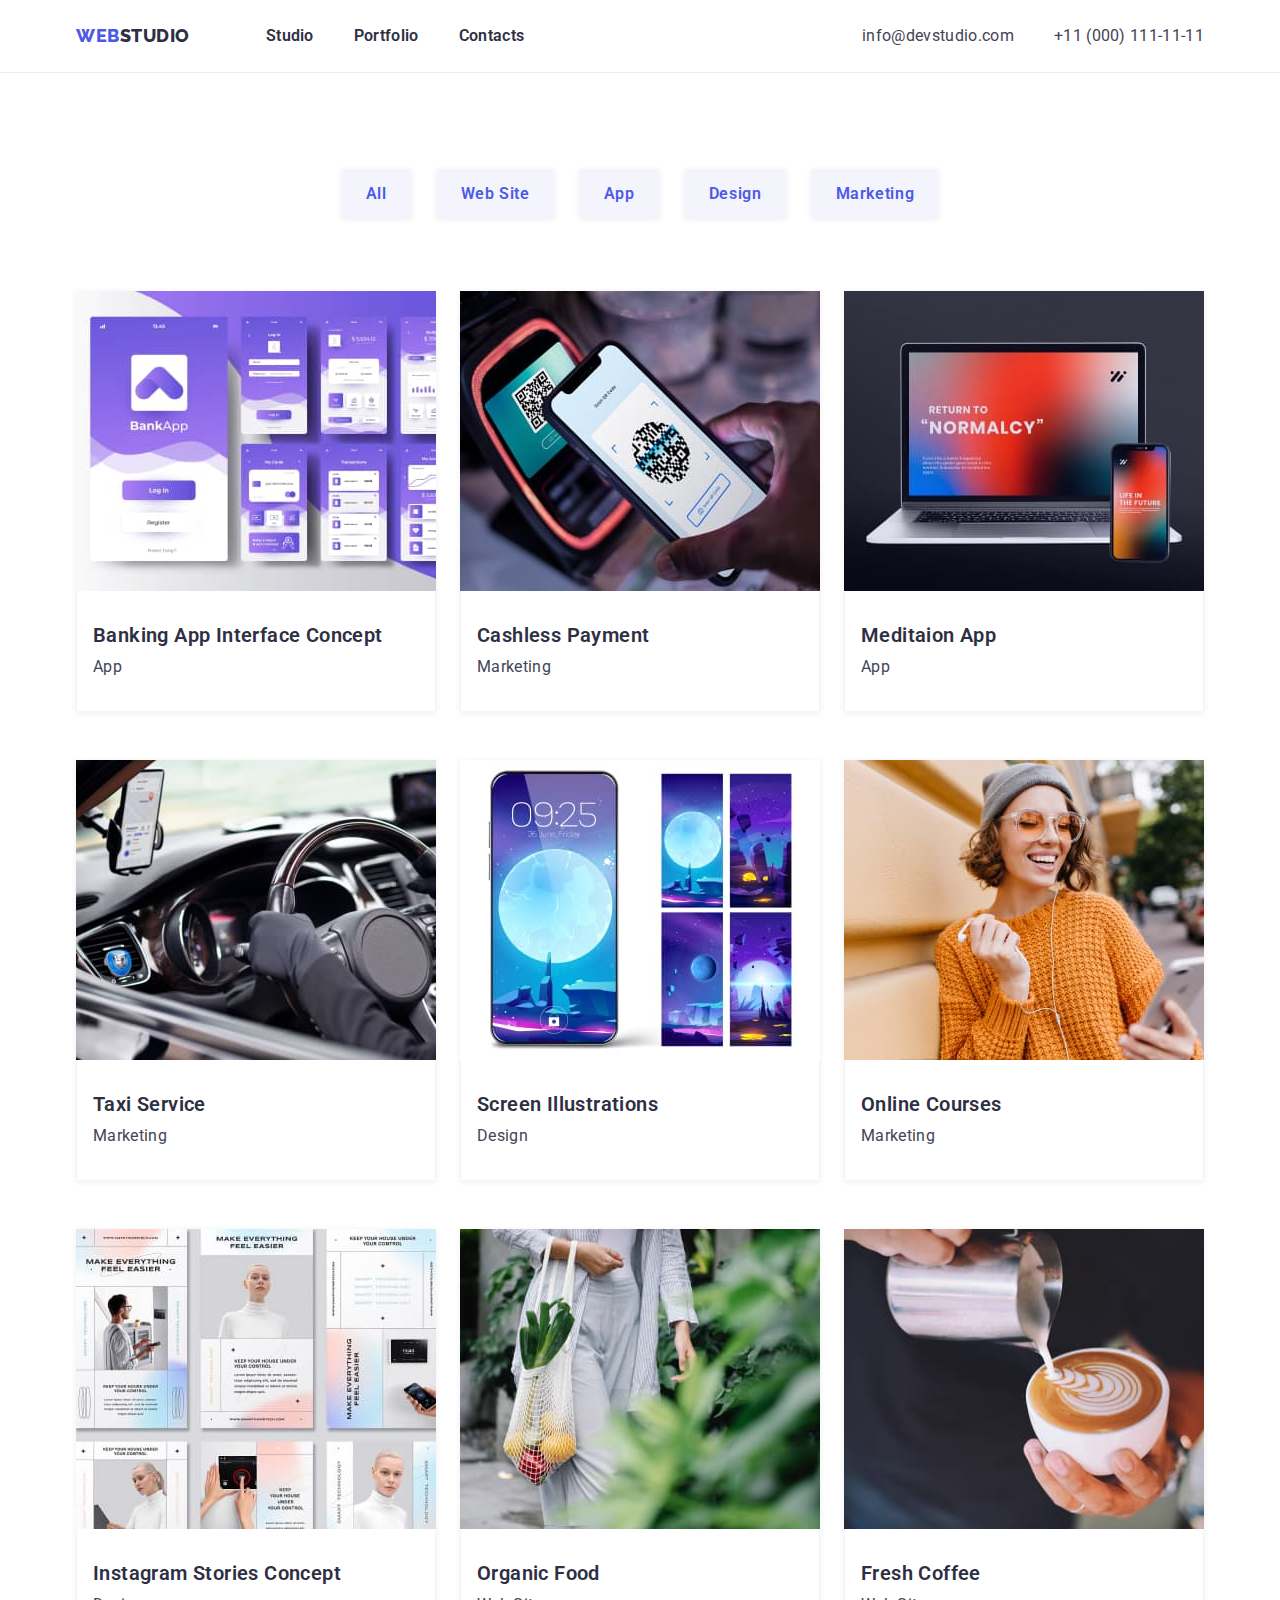
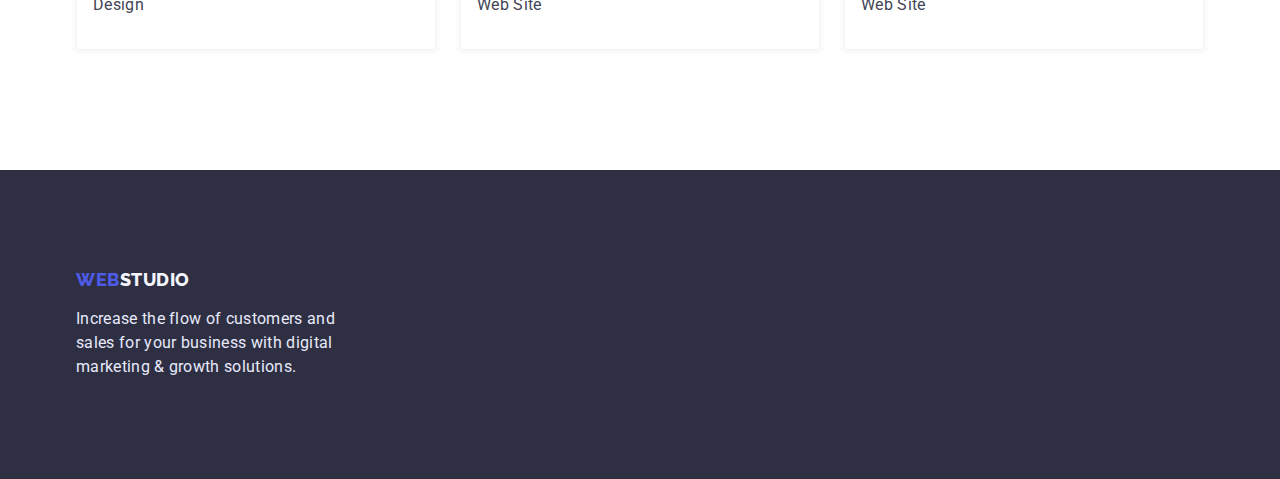
==== portfolio.html @ ffe82aef "summary" ====
<!DOCTYPE html>
<html lang="en">
<head>
    <meta charset="UTF-8">
    <meta http-equiv="X-UA-Compatible" content="IE=edge">
    <meta name="viewport" content="width=device-width, initial-scale=1.0">
    <title>Porfolio</title>
    <link href="https://fonts.googleapis.com/css2?family=Raleway:wght@800&amp;family=Roboto:wght@400;500;700;900&amp;display=swap" rel="stylesheet">
    <link rel="stylesheet" href="https://cdnjs.cloudflare.com/ajax/libs/modern-normalize/1.1.0/modern-normalize.min.css">
    <link rel="stylesheet" href="./css/styles.css">
</head>
<body>
    <!-- Header -->
    <header class="header">
        <div class="container flex">
            <a class="flex logo" href="./index.html">web<span class="header-logo">studio</span></a>
            <nav class="navigation">
                <ul class="flex navigation-list">
                    <li class="navigation-list-item">
                        <a class="navigation-anchor" href="./index.html">studio</a>
                    </li>
                    <li class="navigation-list-item">
                        <a class="navigation-anchor" href="./portfolio.html">portfolio</a>
                    </li>
                    <li class="navigation-list-item">
                        <a class="navigation-anchor" href="">contacts</a>
                    </li>
                </ul>
            </nav>
            <address class="address">
                <ul class="flex">
                    <li class="address-list-item">
                        <a class="address-anchor" href="mailto:info@devstudio.com">info@devstudio.com</a>
                    </li>
                    <li class="address-list-item">
                        <a class="address-anchor" href="tel:+110001111111">+11 (000) 111-11-11</a>
                    </li>
                </ul>
            </address>
        </div>
    </header>
    <!-- Main content -->
    <main>
        <section class="portfolio">
            <div class="container">
                <h1 class="visually-hidden">porfolio</h1>
                <!-- Buttons -->
                <ul class="buttons-list">
                    <li class="buttons-list-item">
                        <button class="portfolio-button" type="button">all</button>
                    </li>
                    <li class="buttons-list-item">
                        <button class="portfolio-button" type="button">web Site</button>
                    </li>
                    <li class="buttons-list-item">
                        <button class="portfolio-button" type="button">app</button>
                    </li>
                    <li class="buttons-list-item">
                        <button class="portfolio-button" type="button">design</button>
                    </li>
                    <li class="buttons-list-item">
                        <button class="portfolio-button" type="button">marketing</button>
                    </li>
                </ul>
                <!-- Images -->
                <ul class="cards-list">
                    <li class="cards-list-item">
                        <img class="block" src="images/banking-app-interface-concept.jpg" alt="banking" width="360">
                        <div class="cards-box">
                            <h3 class="third-header">Banking App Interface Concept</h3>
                            <p class="text">App</p>
                        </div>
                    </li>
                    <li class="cards-list-item">
                        <img class="block" src="images/cashless-payment.jpg" alt="cashlest" width="360">
                        <div class="cards-box">
                            <h3 class="third-header">Cashless Payment</h3>
                            <p class="text">Marketing</p>
                        </div>
                    </li>
                    <li class="cards-list-item">
                        <img class="block" src="images/meditaion-app.jpg" alt="Meditaion" width="360">
                        <div class="cards-box">
                            <h3 class="third-header">Meditaion App</h3>
                            <p class="text">App</p>
                        </div>
                    </li>
                    <li class="cards-list-item">
                        <img class="block" src="images/taxi-service.jpg" alt="taxi service" width="360">
                        <div class="cards-box">
                            <h3 class="third-header">Taxi Service</h3>
                            <p class="text">Marketing</p>
                        </div>
                    </li>
                    <li class="cards-list-item">
                        <img class="block" src="images/screen-illustrations.jpg" alt="screen illustrations" width="360">
                        <div class="cards-box">
                            <h3 class="third-header">Screen Illustrations</h3>
                            <p class="text">Design</p>
                        </div>
                    </li>
                    <li class="cards-list-item">
                        <img class="block" src="images/online-courses.jpg" alt="online courses" width="360">
                        <div class="cards-box">
                            <h3 class="third-header">Online Courses</h3>
                            <p class="text">Marketing</p>
                        </div>
                    </li>
                    <li class="cards-list-item">
                        <img class="block" src="images/instagram-stories-concept.jpg" alt="instagram stories" width="360">
                        <div class="cards-box">
                            <h3 class="third-header">Instagram Stories Concept</h3>
                            <p class="text">Design</p>
                        </div>
                    </li>
                    <li class="cards-list-item">
                        <img class="block" src="images/organic-food.jpg" alt="organic food" width="360">
                        <div class="cards-box">
                            <h3 class="third-header">Organic Food</h3>
                            <p class="text">Web Site</p>
                        </div>
                    </li>
                    <li class="cards-list-item">
                        <img class="block" src="images/fresh-coffee.jpg" alt="fresh coffee" width="360">
                        <div class="cards-box">
                            <h3 class="third-header">Fresh Coffee</h3>
                            <p class="text">Web Site</p>
                        </div>
                    </li>
                </ul>
            </div>
        </section>
    </main>
    <!-- Footer -->
    <footer class="footer">
        <div class="container">
            <a class="logo-foot" href="./index.html">web<span class="footer-logo">studio</span></a>
            <p class="footer-text">Increase the flow of customers and sales for your business with digital marketing & growth solutions.</p>
        </div>
    </footer>
</body>
</html>
---- css/styles.css ----
:root {
    --iris: #4D5AE5;
    --navy-blue: #2E2F42;
    --green: #31D0AA;
    --slate: #434455;
    --light-slate: #8E8F99;
    --cornflower: #E7E9FC;
    --cloud: #F4F4FD;
    --navy-blue-modal: rgba(46, 47, 66, 0.4);
    --background: #FFFFFF;
    --order-hover: #404BBF;
}

body {
    font-family: 'Roboto', sans-serif;
    font-style: normal;
    color: var(--navy-blue);
    background-color: var(--background);
}

h1, h2, h3, ul, p {
    margin: 0;
    padding: 0;
    list-style: none;
}

/* ---------------HEADER--------------- */

.header {
    border-bottom: 1px solid #E7E9FC;
}

.container {
    margin: 0 auto;
    width: 1158px;
    padding-left: 15px;
    padding-right: 15px;
}

.flex {
    display: flex;
}

.logo {
    padding-top: 24px;
    padding-bottom: 24px;

    font-family: 'Raleway', sans-serif;
    font-weight: 800;
    font-size: 18px;
    line-height: 1.33;
    align-items: center;
    letter-spacing: 0.03em;
    text-transform: uppercase;
    color: var(--iris);
    text-decoration: none;
}

.header-logo {
    color: var(--navy-blue);
}

.navigation-list {
    margin-left: 76px;
}

.navigation-list .navigation-list-item + .navigation-list-item {
    margin-left: 40px;
}

.navigation-list-item {
    
}

.navigation-anchor {
    display: block;
    padding-top: 24px;
    padding-bottom: 24px;

    font-weight: 600;
    font-size: 16px;
    line-height: 1.5;
    letter-spacing: 0.02em;
    text-decoration: none;
    color: var(--navy-blue);
    text-transform: capitalize;
}

.navigation-anchor:hover, .navigation-anchor:focus {
    color: var(--iris);
}

.address {
    margin-left: auto;
}

.address-list-item + .address-list-item {
    margin-left: 40px;
}

.address-anchor {
    display: block;
    padding-top: 24px;
    padding-bottom: 24px;
    
    font-style: normal;
    font-size: 16px;
    line-height: 1.5;
    letter-spacing: 0.02em;
    color: var(--slate);
    text-decoration: none;
}

.tel {
    text-transform: uppercase;
}

.address-anchor:hover, .address:focus {
    color: var(--iris)
}

/* ---------------MAIN--------------- */

/* ------------Hero------------ */

.hero {
    background-color: var(--navy-blue);
    text-align: center;
    padding-top: 192px;
    padding-bottom: 192px;
}

.hero-header {
    margin: 0 auto;
    max-width: 496px;
    margin-bottom: 48px;

    font-weight: 600;
    font-size: 56px;
    line-height: 1.075;
    text-align: center;
    letter-spacing: 0.02em;
    color: var(--background);
}

.hero-button {
    padding: 16px 32px;
    text-align: center;
    border: none;

    font-family: 'Roboto', sans-serif;
    background: var(--iris);
    font-weight: 600;
    font-size: 16px;
    line-height: 1.1875;
    letter-spacing: 0.04em;
    color: var(--background);
    cursor: pointer;
    box-shadow: 0px 4px 4px rgba(0, 0, 0, 0.15);
    border-radius: 4px;
}

.hero-button:hover, .hero-button:focus {
    background-color: var(--order-hover);
}

/* ------------Features------------ */

.features {
    padding-top: 120px;
    padding-bottom: 120px;
}

.features-list-item {
    flex-basis: calc(100% - (3 * 24px) / 4);
}

.features-list-item + .features-list-item {
    margin-left: 24px;
}

.third-header {
    margin-bottom: 8px;

    font-weight: 600;
    font-size: 20px;
    line-height: 1.2;
    letter-spacing: 0.02em;
    text-transform: capitalize;
}

.text {
    font-size: 16px;
    line-height: 1.5;
    letter-spacing: 0.02em;
    color: var(--slate);
}

/* ------------Work------------ */

.work {
    padding-bottom: 120px;
}

.second-header {
    margin-bottom: 72px;

    font-size: 36px;
    line-height: 1.11;
    text-align: center;
    letter-spacing: 0.02em;
    text-transform: capitalize;
}

.work-list-item {
    flex-basis: calc(100% - (2 * 24px) / 3);
}

.work-list-item + .work-list-item {
    margin-left: 24px;
}

.block {
    display: block;
}

/* ------------Team------------ */

.team {
    background-color: var(--cloud);
    padding-top: 120px;
    padding-bottom: 120px;
}

.team-list-item + .team-list-item {
    margin-left: 24px;
}

.team-list-item {
    flex-basis: calc(100% - (3 * 24px) / 4);
    background: var(--background);
    box-shadow: 0px 1px 6px rgba(46, 47, 66, 0.08), 0px 1px 1px rgba(46, 47, 66, 0.16), 0px 2px 1px rgba(46, 47, 66, 0.08);
    border-radius: 0px 0px 4px 4px;
}

.team-box {
    padding: 32px 0;
    text-align: center;
}

/* ------------FOOTER------------ */
.footer {
    background-color: var(--navy-blue);
    padding-top: 100px;
    padding-bottom: 100px;
}

.logo-foot {
    margin-bottom: 16px;
    font-family: 'Raleway';
    font-weight: 800;
    font-size: 18px;
    line-height: 1.16;
    display: flex;
    align-items: center;
    letter-spacing: 0.03em;
    text-transform: uppercase;
    text-decoration: none;
    color: var(--iris);
}

.footer-logo {
    color: var(--cloud);
}

.footer-text {
    font-size: 16px;
    line-height: 1.5;
    letter-spacing: 0.02em;
    color: var(--cornflower);
    max-width: 264px;
}

/* ------------PORTFOLIO------------ */

/* ------------Buttons------------ */

.portfolio {
    padding-top: 96px;
    padding-bottom: 120px;
}

.buttons-list {
    display: flex;
    margin-bottom: 72px;
    justify-content: center;
}

.buttons-list-item + .buttons-list-item {
    margin-left: 24px;
}

.portfolio-button {
    border-radius: 4px;
    padding: 12px 24px;

    font-family: 'Roboto', sans-serif;
    font-weight: 600;
    font-size: 16px;
    line-height: 1.5;
    text-align: center;
    letter-spacing: 0.04em;
    color: var(--iris);
    background: var(--cloud);
    cursor: pointer;
    border: 0.5px solid #F4F4FD;
    box-shadow: 0px 1px 6px rgba(46, 47, 66, 0.08);
    text-transform: capitalize;
}

.portfolio-button:hover, .portfolio-button:focus {
    color: var(--background);
    background-color: var(--order-hover);
    /* box-shadow: 0px 3px 1px rgba(0, 0, 0, 0.1), 0px 2px 1px rgba(0, 0, 0, 0.08), 0px 2px 2px rgba(0, 0, 0, 0.12); */
}

/* ------------Cards------------ */

.cards-list {
    display: flex;
    flex-wrap: wrap;
}

.cards-list-item {
    width: calc((100% - 48px) / 3);
    margin-right: 24px;
    margin-bottom: 48px;
    box-shadow: 0px 1px 6px rgba(46, 47, 66, 0.08);
}

.cards-list-item:nth-child(3n) {
    margin-right: 0;
}

.cards-list-item:nth-last-child(-n+3) {
    margin-bottom: 0;
}

.cards-box {
    padding: 32px 16px;
    border: 0.5px solid #F4F4FD;
    border-top: 0;
}

/* ------------Visually Hidden------------ */

.visually-hidden {
    position: absolute;
    white-space: nowrap;
    width: 1px;
    height: 1px;
    overflow: hidden;
    border: 0;
    padding: 0;
    clip: rect(0 0 0 0);
    clip-path: inset(50%);
    margin: -1px;
}
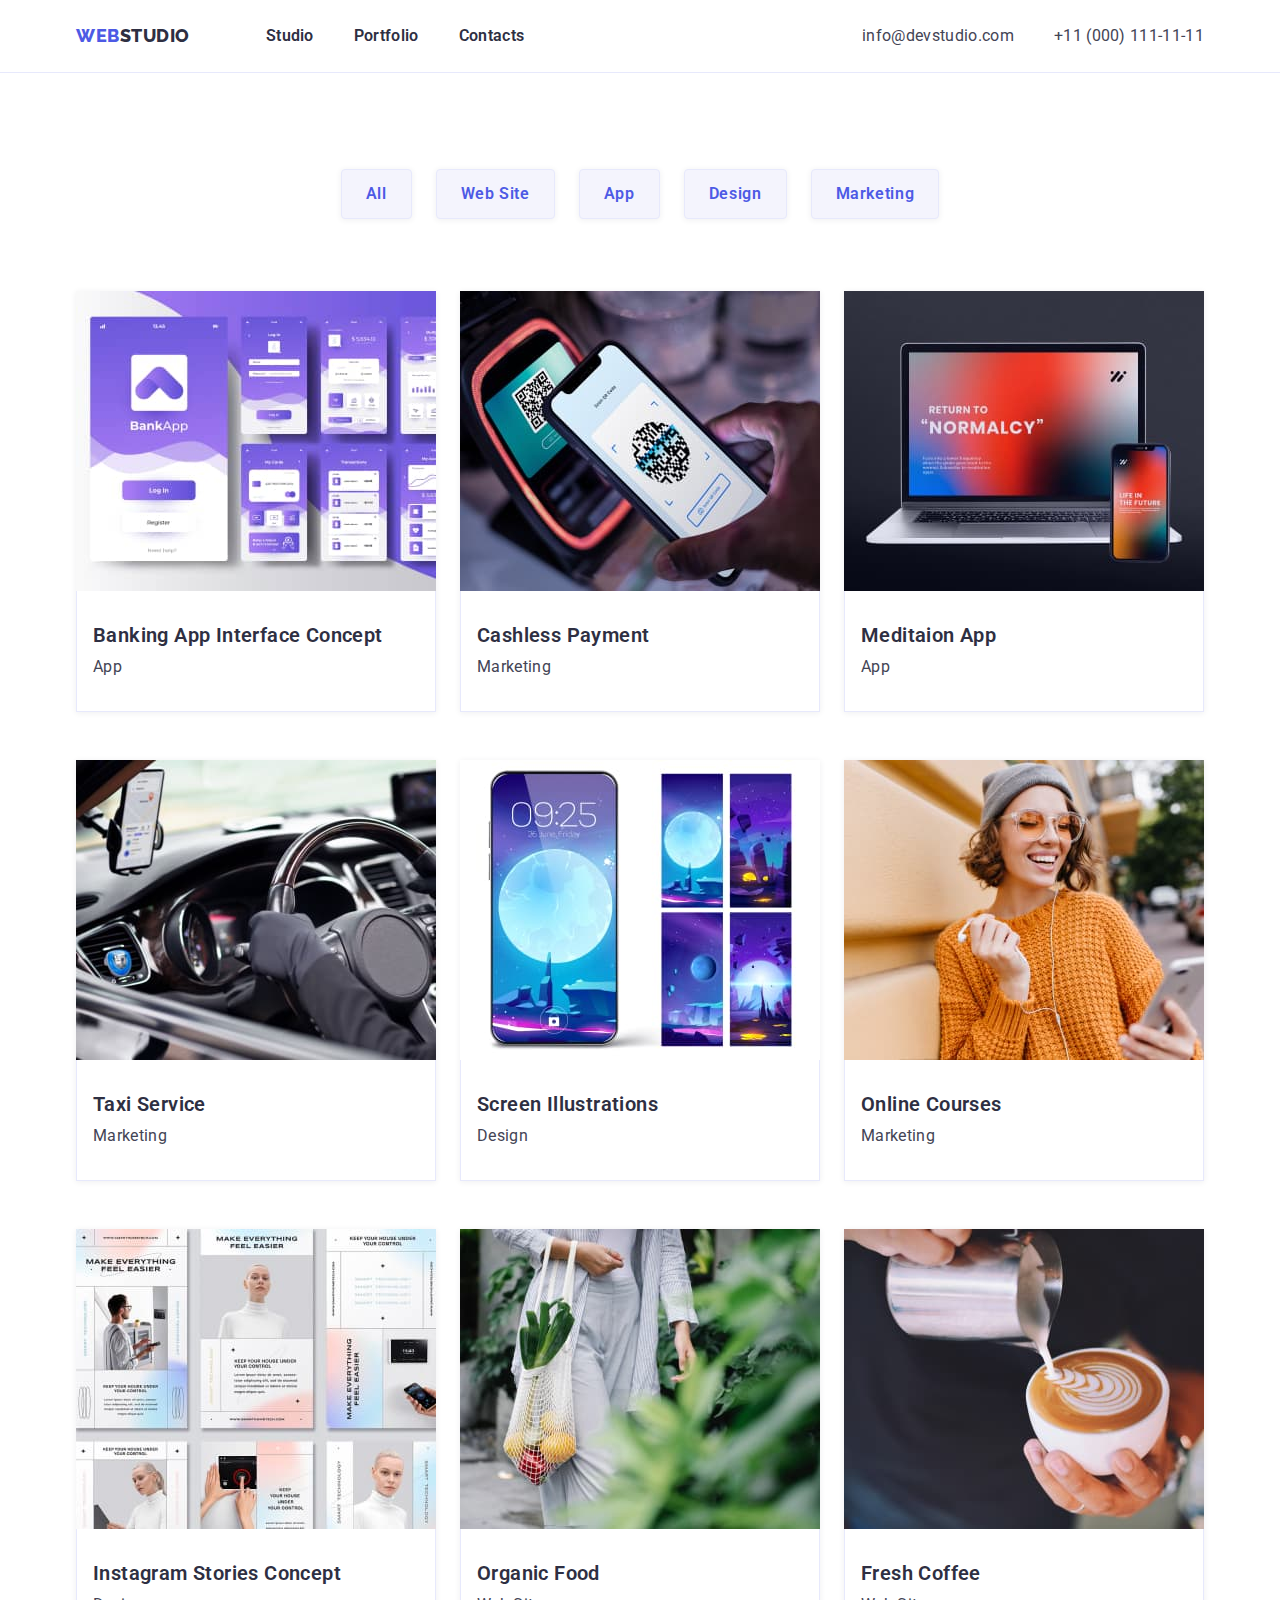
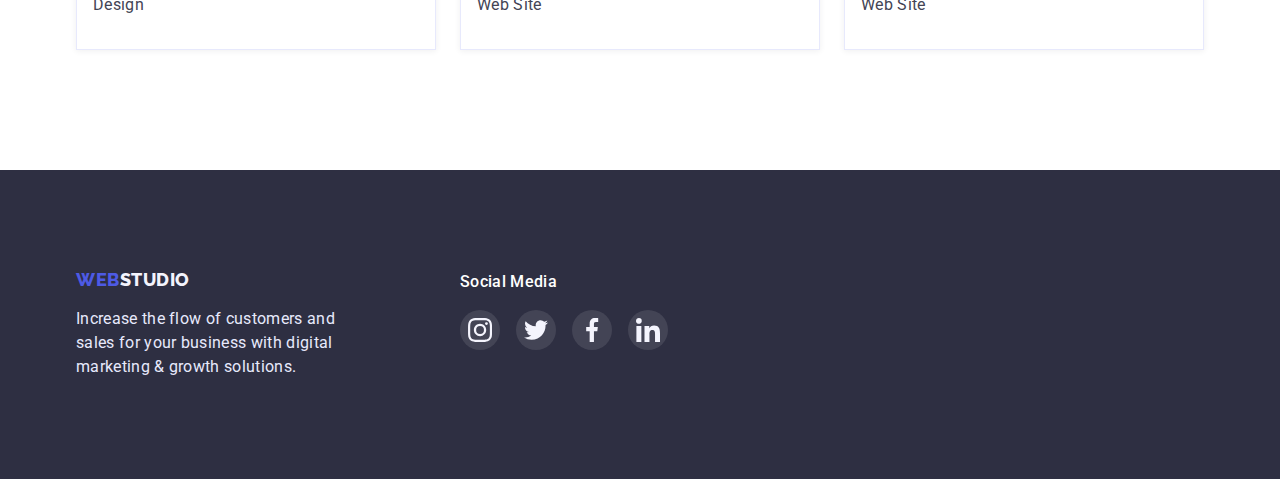
==== commit 1005245b: "summary" ====
--- a/portfolio.html
+++ b/portfolio.html
@@ -134,8 +134,45 @@
     <!-- Footer -->
     <footer class="footer">
         <div class="container">
-            <a class="logo-foot" href="./index.html">web<span class="footer-logo">studio</span></a>
-            <p class="footer-text">Increase the flow of customers and sales for your business with digital marketing & growth solutions.</p>
+            <ul class="footer-list">
+                <li class="footer-item">
+                    <a class="logo-foot" href="./index.html">web<span class="footer-logo">studio</span></a>
+                    <p class="footer-text">Increase the flow of customers and sales for your business with digital marketing & growth solutions.</p>
+                </li>
+                <li class="footer-item">
+                    <p class="footer-media">Social Media</p>
+                    <ul class="footer-soc-list">
+                        <li class="footer-soc-item">
+                            <a href="" class="footer-soc-link">
+                                <svg class="footer-soc-icon" width="24" height="24">
+                                    <use href="./images/symbol-defs.svg#icon-instagram"></use>
+                                </svg>
+                            </a>
+                        </li>
+                        <li class="footer-soc-item">
+                            <a href="" class="footer-soc-link">
+                                <svg class="footer-soc-icon" width="24" height="24">
+                                    <use href="./images/symbol-defs.svg#icon-twitter"></use>
+                                </svg>
+                            </a>
+                        </li>
+                        <li class="footer-soc-item">
+                            <a href="" class="footer-soc-link">
+                                <svg class="footer-soc-icon" width="24" height="24">
+                                    <use href="./images/symbol-defs.svg#icon-facebook"></use>
+                                </svg>
+                            </a>
+                        </li>
+                        <li class="footer-soc-item">
+                            <a href="" class="footer-soc-link">
+                                <svg class="footer-soc-icon" width="24" height="24">
+                                    <use href="./images/symbol-defs.svg#icon-linkedin"></use>
+                                </svg>
+                            </a>
+                        </li>
+                    </ul>
+                </li>
+            </ul>
         </div>
     </footer>
 </body>
--- a/css/styles.css
+++ b/css/styles.css
@@ -115,7 +115,7 @@
     text-transform: uppercase;
 }
 
-.address-anchor:hover, .address:focus {
+.address-anchor:hover, .address-anchor:focus {
     color: var(--iris)
 }
 
@@ -125,11 +125,14 @@
 
 .hero {
     background-color: var(--navy-blue);
+    background-image: linear-gradient( rgba(46, 47, 66, 0.7), rgba(46, 47, 66, 0.7)), url(../images/people-office.jpg);
+    background-repeat: no-repeat;
+    background-size: cover;
+    background-position: center;
     text-align: center;
     padding-top: 192px;
     padding-bottom: 192px;
-}
-
+} 
 .hero-header {
     margin: 0 auto;
     max-width: 496px;
@@ -179,6 +182,33 @@
     margin-left: 24px;
 }
 
+.features-list-item::before {
+    display: block;
+    content: '';
+    height: 112px;
+    background-size: contain;
+    background-repeat: no-repeat;
+    background-position: center;
+    background-color: var(--cloud);
+    margin-bottom: 8px;
+}
+
+.antena::before {
+    background-image: url();
+}
+
+.clock::before {
+    background-image: url();
+}
+
+.diagram::before {
+    background-image: url();
+}
+
+.astronaut::before {
+    background-image: url();
+}
+
 .third-header {
     margin-bottom: 8px;
 
@@ -244,11 +274,89 @@
 }
 
 .team-box {
-    padding: 32px 0;
+    padding: 32px;
     text-align: center;
 }
 
+.team-box .text {
+    margin-bottom: 8px;
+}
+
+.team-soc-list {
+    display: flex;
+    justify-content: center;
+    gap: 24px;
+}
+
+.team-soc-item {
+    width: 40px;
+    height: 40px;
+
+}
+
+.team-soc-link {
+    width: 100%;
+    height: 100%;
+    background-color: var(--iris);
+    border-radius: 50%;
+    display: flex;
+    align-items: center;
+    justify-content: center;
+}
+
+.team-soc-icon {
+    fill: var(--cloud)
+}
+
+.team-soc-link:hover, .team-soc-link:focus {
+    background-color: #404BBF;
+}
+
+/* ------------Customers------------ */
+
+.customers {
+    padding-top: 130px;
+    padding-bottom: 120px;
+}
+
+.customers-list {
+    display: flex;
+    gap: 24px;
+}
+
+.customers-item {
+    width: calc((100% - (5 * 24px)) / 6);
+    height: 88px;
+}
+
+.customers-link {
+    width: 100%;
+    height: 100%;
+    border: 1px solid var(--light-slate);
+    border-radius: 4px;
+    display: flex;
+    align-items: center;
+    justify-content: center;
+}
+
+.customers-icon {
+    fill: var(--light-slate);
+}
+
+.customers-link:hover, .customers-link:focus {
+    border-color: var(--order-hover);
+}
+
+.customers-link:hover .customers-icon, .customers-link:focus .customers-icon {
+    fill: var(--order-hover);
+}
+
 /* ------------FOOTER------------ */
+.footer-list {
+    display: flex;
+    gap: 120px;
+}
+
 .footer {
     background-color: var(--navy-blue);
     padding-top: 100px;
@@ -281,6 +389,45 @@
     max-width: 264px;
 }
 
+.footer-media {
+    font-weight: 500;
+    font-size: 16px;
+    line-height: 1.5;
+    letter-spacing: 0.02em;
+    color: var(--background);
+    margin-bottom: 16px;
+}
+
+.footer-soc-list {
+    display: flex;
+    justify-content: center;
+    gap: 16px;
+}
+
+.footer-soc-item {
+    width: 40px;
+    height: 40px;
+
+}
+
+.footer-soc-link {
+    width: 100%;
+    height: 100%;
+    background-color: rgba(255, 255, 255, 0.1);
+    border-radius: 50%;
+    display: flex;
+    align-items: center;
+    justify-content: center;
+}
+
+.footer-soc-icon {
+    fill: var(--cloud)
+}
+
+.footer-soc-link:hover, .footer-soc-link:focus {
+    background-color: var(--green);
+}
+
 /* ------------PORTFOLIO------------ */
 
 /* ------------Buttons------------ */
@@ -294,6 +441,10 @@
     display: flex;
     margin-bottom: 72px;
     justify-content: center;
+}
+
+.buttons-list-item {
+
 }
 
 .buttons-list-item + .buttons-list-item {
@@ -313,7 +464,8 @@
     color: var(--iris);
     background: var(--cloud);
     cursor: pointer;
-    border: 0.5px solid #F4F4FD;
+    border: 1px solid #E7E9FC;
+    border-radius: 4px;
     box-shadow: 0px 1px 6px rgba(46, 47, 66, 0.08);
     text-transform: capitalize;
 }
@@ -329,26 +481,33 @@
 .cards-list {
     display: flex;
     flex-wrap: wrap;
+    row-gap: 48px;
+    column-gap: 24px;
 }
 
 .cards-list-item {
     width: calc((100% - 48px) / 3);
-    margin-right: 24px;
-    margin-bottom: 48px;
+    /* margin-right: 24px;
+    margin-bottom: 48px; */
     box-shadow: 0px 1px 6px rgba(46, 47, 66, 0.08);
 }
 
-.cards-list-item:nth-child(3n) {
+/* .cards-list-item:nth-child(3n) {
     margin-right: 0;
 }
 
 .cards-list-item:nth-last-child(-n+3) {
     margin-bottom: 0;
+} */
+
+.cards-list-item:hover {
+    border: 0.5px solid #F4F4FD;
+    box-shadow: 0px 1px 6px rgba(46, 47, 66, 0.08), 0px 1px 1px rgba(46, 47, 66, 0.16), 0px 2px 1px rgba(46, 47, 66, 0.08);
 }
 
 .cards-box {
     padding: 32px 16px;
-    border: 0.5px solid #F4F4FD;
+    border: 1px solid #E7E9FC;
     border-top: 0;
 }
 
